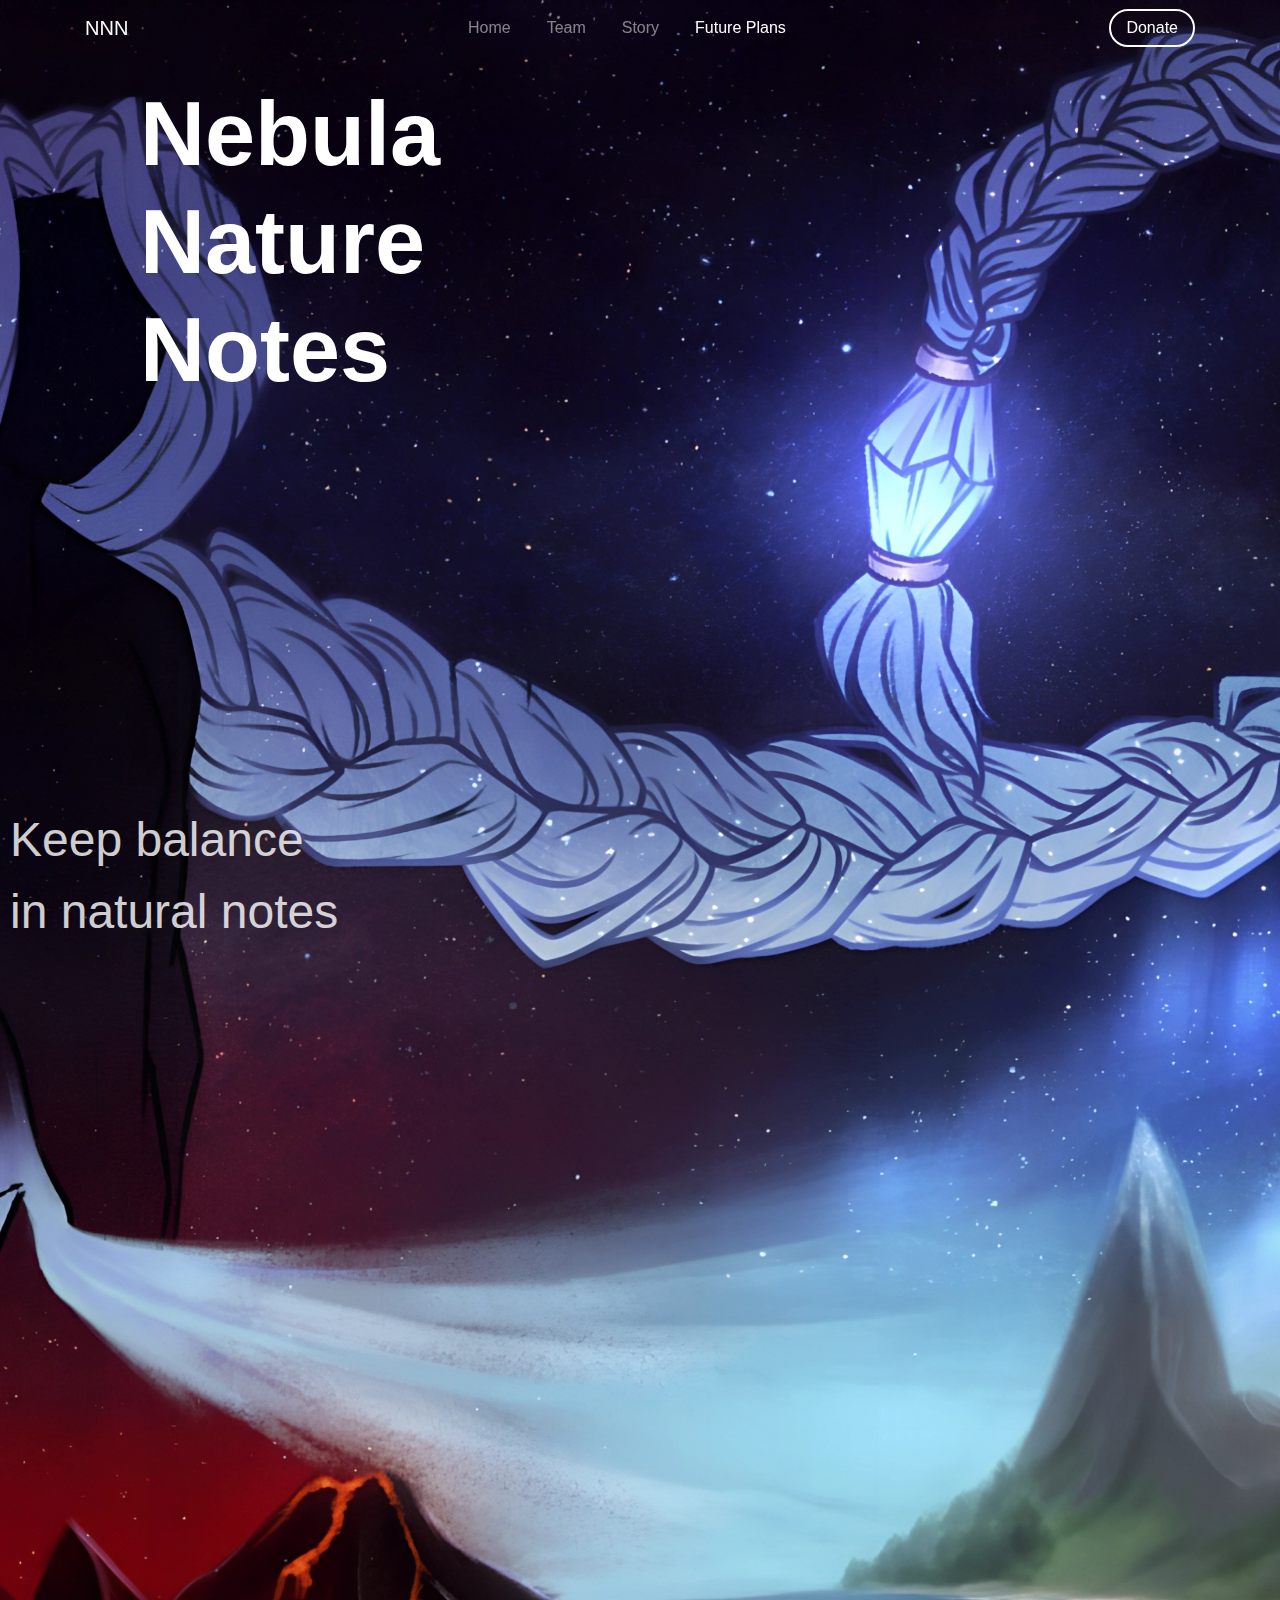
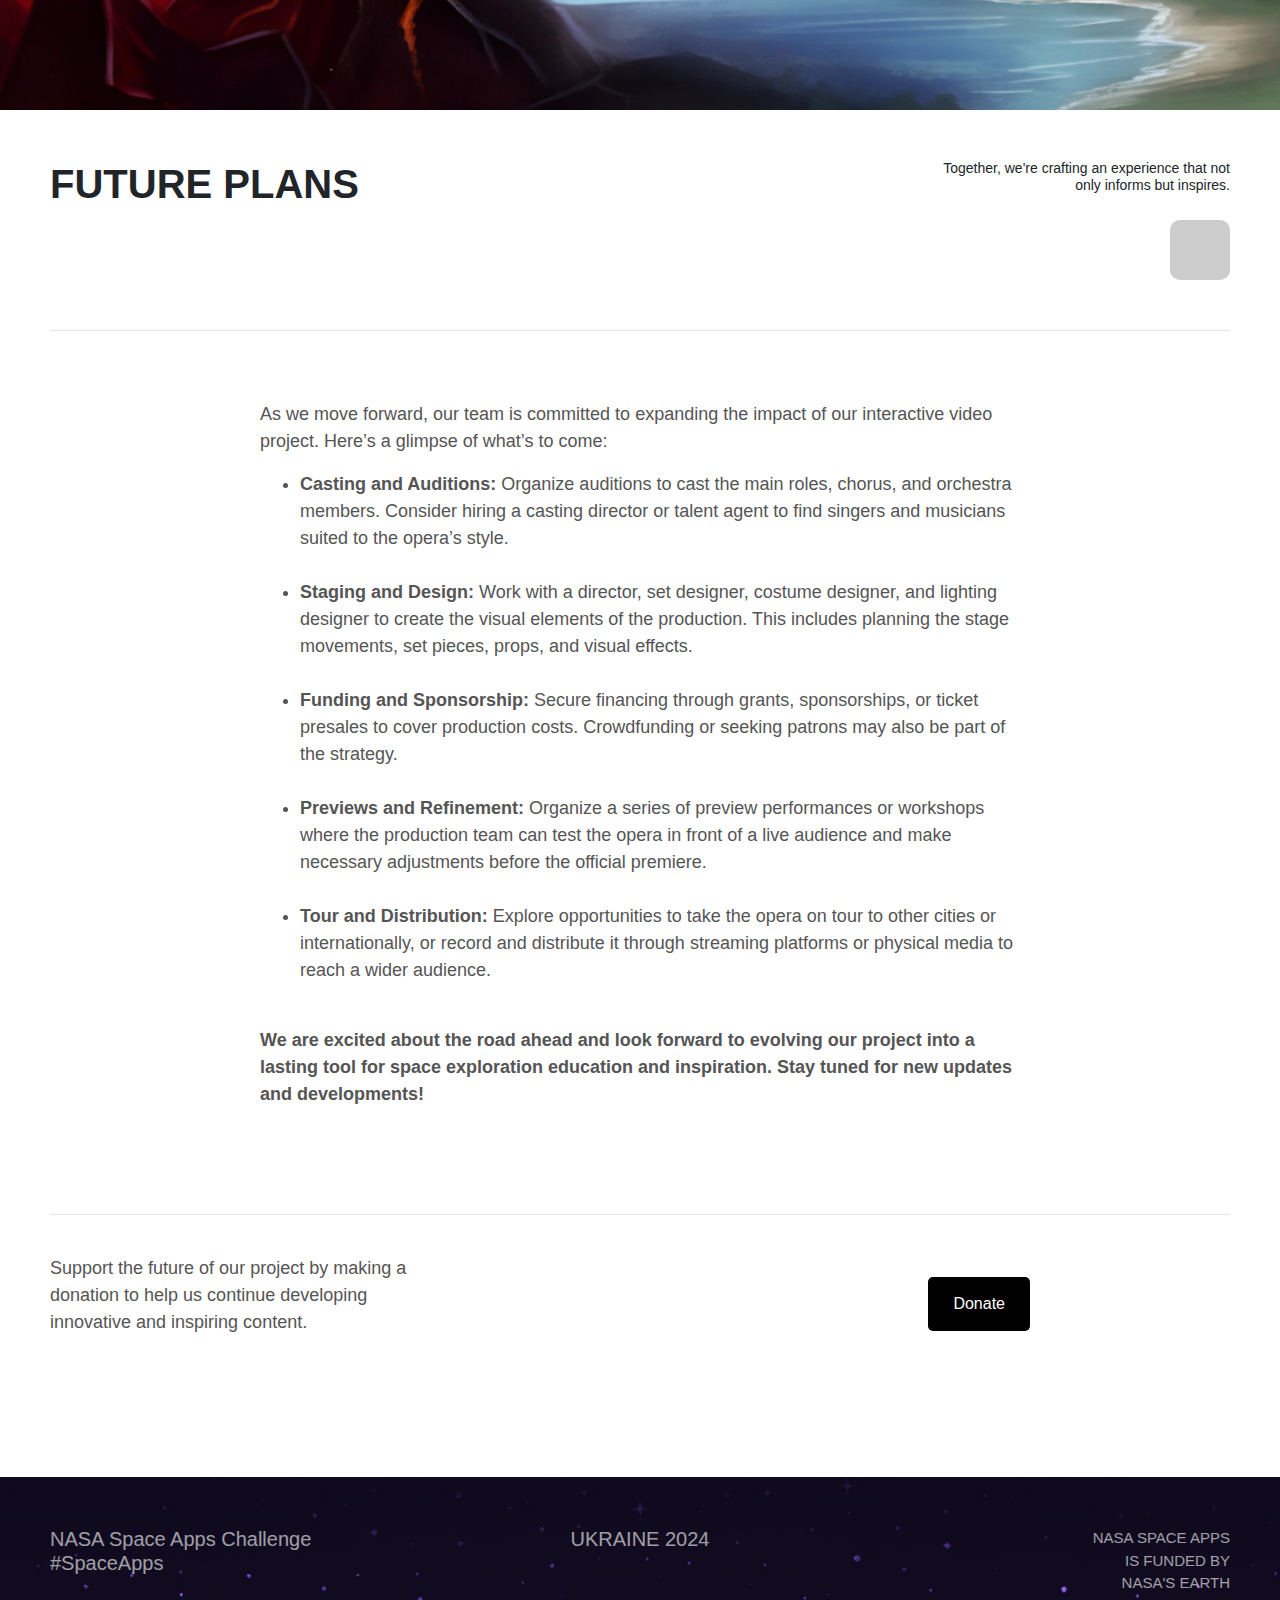
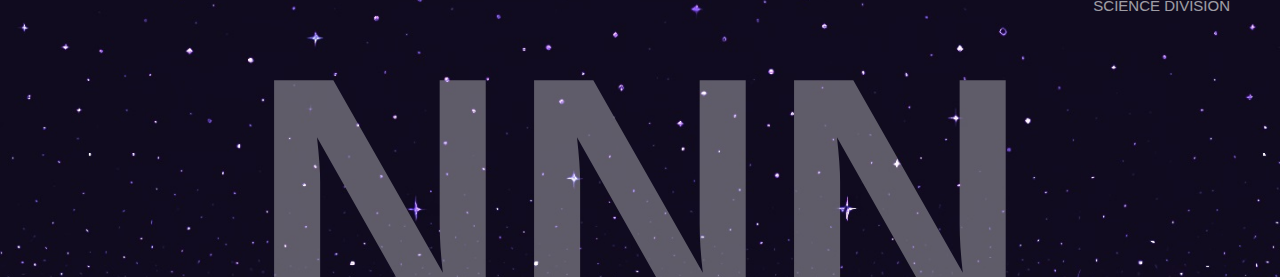
==== pages/future.html @ d762fb0a "add root files" ====
<!DOCTYPE html>
<html lang="en">
<head>
    <meta charset="UTF-8">
    <meta name="viewport" content="width=device-width, initial-scale=1.0">
    <meta http-equiv="X-UA-Compatible" content="ie=edge">
    <title>Story</title>
    <link href="https://stackpath.bootstrapcdn.com/bootstrap/4.5.2/css/bootstrap.min.css" rel="stylesheet">
    <link rel="stylesheet" href="../styles/style.css">
</head>
<body>

    <header class="navbar navbar-expand-lg navbar-dark fixed-top">
        <div class="container">
            <a class="navbar-brand" href="../index.html">NNN</a>
            <button class="navbar-toggler" type="button" data-toggle="collapse" data-target="#navbarNav" aria-controls="navbarNav" aria-expanded="false" aria-label="Toggle navigation">
                <span class="navbar-toggler-icon"></span>
            </button>
            <div class="collapse navbar-collapse">
                <ul class="navbar-nav mx-auto">
                    <li class="nav-item">
                        <a class="nav-link" href="../index.html">Home</a>
                    </li>
                    <li class="nav-item">
                        <a class="nav-link" href="team.html">Team</a>
                    </li>
                    <li class="nav-item">
                        <a class="nav-link" href="story.html">Story</a>
                    </li>
                    <li class="nav-item active">
                        <a class="nav-link" href="future.html">Future Plans</a>
                    </li>
                </ul>
                <button class="btn donate-button">Donate</button>
            </div>
        </div>
    </header>

    <section class="hero-section d-flex align-items-start justify-content-start">
        <div class="hero-content">
            <h1 class="hero-title" style="margin-left: 100px; margin-top: 40px;">Nebula<br> Nature <br>Notes</h1>
            <p class="hero-subtitle">Keep balance<br>in natural notes</p>
        </div>
    </section>

    <section class="story-section">
        <h2 class="story-title-left">FUTURE PLANS</h2>
        <h6 class="story-title-right">Together, we're crafting an experience that not<br> only informs but inspires.</h2>
    <div class="center-text-container">
        <div class="gray-square small" style="position: absolute; top: -40px; right: 0px;"></div>
    </div>        
    <hr style="margin-top: 70px;">
    
        <div class="text-block">
            <p>
                As we move forward, our team is committed to expanding the impact of our interactive video project. Here’s a glimpse of what’s to come:
            </p>
            <ul>
                <li><strong>Casting and Auditions:</strong> Organize auditions to cast the main roles, chorus, and orchestra members. Consider hiring a casting director or talent agent to find singers and musicians suited to the opera’s style.</li><br>
                <li><strong>Staging and Design:</strong> Work with a director, set designer, costume designer, and lighting designer to create the visual elements of the production. This includes planning the stage movements, set pieces, props, and visual effects.</li><br>
                <li><strong>Funding and Sponsorship:</strong> Secure financing through grants, sponsorships, or ticket presales to cover production costs. Crowdfunding or seeking patrons may also be part of the strategy.</li><br>
                <li><strong>Previews and Refinement:</strong> Organize a series of preview performances or workshops where the production team can test the opera in front of a live audience and make necessary adjustments before the official premiere.</li><br>
                <li><strong>Tour and Distribution:</strong> Explore opportunities to take the opera on tour to other cities or internationally, or record and distribute it through streaming platforms or physical media to reach a wider audience.</li><br>
            </ul>
    
            <p>
                <b>We are excited about the road ahead and look forward to evolving our project into a lasting tool for space exploration education and inspiration. Stay tuned for new updates and developments!</b>
            </p>
        </div>
    
        <hr style="margin-top: 70px;">
    
        <div class="donation-container">
            <p class="donation-text">Support the future of our project by making a<br>
                donation to help us continue developing<br>
                innovative and inspiring content.</p>
            <button class="btn donate-button-future">Donate</button>
        </div>
    </section>

    <section class="third-block">
        <div class="background-image">
            <h1 class="nnn-text"><b>NNN</b></h1>
            <div class="top-left">
                <h5>NASA Space Apps Challenge<br>#SpaceApps</h5>
            </div>
            <div class="top-center">
                <h5>UKRAINE 2024</h5>
            </div>
            <div class="top-right">
                <p>NASA SPACE APPS<br>IS FUNDED BY<br>NASA'S EARTH<br>SCIENCE DIVISION</p>
            </div>
        </div>
    </section>

    <script src="https://code.jquery.com/jquery-3.5.1.slim.min.js"></script>
    <script src="https://cdn.jsdelivr.net/npm/popper.js@1.16.1/dist/umd/popper.min.js"></script>
    <script src="https://stackpath.bootstrapcdn.com/bootstrap/4.5.2/js/bootstrap.min.js"></script>
</body>
</html>
---- styles/style.css ----
body, html {
    margin: 0;
    padding: 0;
    font-family: 'Arial', sans-serif;
    overflow-x: hidden;
}

.third-block {
    height: 400px;
    position: relative;
    margin-top: 75px;
    overflow: hidden;
}

.background-image {
    background-image: url('../images/child_background.jpg');
    background-size: cover;
    background-position: center;
    height: 100%;
    display: flex;
    justify-content: center;
    align-items: center;
    position: relative;
}

.nnn-text {
    font-size: 360px;
    color: white;
    text-align: center;
    position: absolute;
    opacity: 0.33;
    bottom: -150px;
}

.top-left {
    position: absolute;
    top: 50px;
    left: 50px;
    opacity: 0.6;
    color: white;
}

.top-center {
    font-size: 10px;
    position: absolute;
    top: 50px;
    left: 50%;
    opacity: 0.6;
    transform: translateX(-50%);
    color: white; 
}

.top-right {
    font-size: 15px;
    text-align: right;
    position: absolute;
    top: 50px;
    opacity: 0.6;
    right: 50px;
    color: white; 
}

.empty-section {
    height: 400px;
    background-color: #ffffff;
    margin-top: 20px;
    padding: 20px;
}

.eco-opera-title {
    font-size: 45px;
    margin: 0;
}

.eco-opera-description {
    font-size: 22px;
    line-height: 1.5;
}

header {
    padding: 20px 0;
    transition: background 0.5s;
}

.nav-link {
    color: #ffffff;
    margin: 0 10px;
}

.donate-button {
    background-color: transparent;
    border: 2px solid #ffffff;
    color: #ffffff;
    padding: 5px 15px;
    border-radius: 20px;
    transition: background-color 0.3s ease, color 0.3s ease;
}

.donate-button:hover {
    background-color: #ffffff;
    color: #1c1e24;
}

.hero-section {
    height: 190vh;
    width: 100%;
    background-image: url('../images/main_background.jpg');
    background-size: cover;
    background-position: center;
    background-repeat: no-repeat;
    position: relative;
}

.hero-content {
    text-align: left;
    color: #ffffff;
    padding: 40px;
    border-radius: 8px;
}

.hero-title {
    font-size: 90px;
    font-weight: bold;
    margin: 0;
}

.hero-subtitle {
    margin-left: -30px;
    font-size: 48px;
    margin-top: 400px;
    opacity: 0.80;
}

@media (max-width: 768px) {
    .hero-title {
        font-size: 40px;
    }
    .eco-opera-title {
        font-size: 24px;
    }
}

@media (max-width: 576px) {
    .hero-title {
        font-size: 30px;
    }
    .eco-opera-title {
        font-size: 20px;
    }
}



body {
    font-family: Arial, sans-serif;
}

.team-section {
    text-align: center;
    padding: 50px;
    background-color: #f4f4f4;
}

.team-section h2 {
    font-size: 2.5rem;
    margin-bottom: 20px;
}

.team-section p {
    font-size: 1.2rem;
    margin-bottom: 50px;
    color: #333;
}

.text-container {
    display: flex;
    justify-content: space-between;
    margin-bottom: 40px;
    padding: 0 20px;
}

.text-left {
    width: 45%;
    text-align: left;
    font-size: 1.1rem;
    color: #555;
}

.text-right {
    width: 45%;
    text-align: right;
    font-size: 1.1rem;
    color: #555;
}

.team-section {
    text-align: center;
    padding: 50px;
    background-color: #f4f4f4;
}

.team-grid {
    display: grid;
    grid-template-columns: repeat(3, 1fr);
    grid-template-rows: repeat(2, auto);
    grid-gap: 30px;
    justify-items: center;
    align-items: start;
}

.team-member {
    text-align: center;
}

.member-card {
    background-color: #ffffff;
    border-radius: 10px;
    overflow: hidden;
    box-shadow: 0 4px 8px rgba(0, 0, 0, 0.1);
    position: relative;
}

.member-photo {
    width: 100%;
    height: 300px;
    object-fit: cover;
}

.position {
    position: absolute;
    top: 10px;
    left: 10px;
    font-size: 1.1rem;
    color: #ffffff;
    background-color: rgba(0, 0, 0, 0.6);
    padding: 5px 10px;
    border-radius: 5px;
}

.name {
    font-size: 1rem;
    color: #333;
    margin-top: 10px;
}

.story-section {
    padding: 50px;
    position: relative;
    text-align: center;
}

.story-title {
    position: absolute;
    top: 50px;
    left: 50px;
    font-size: 2.5rem;
    font-weight: bold;
}

.story-title-left {
    position: absolute;
    top: 50px;
    left: 50px;
    font-size: 2.5rem;
    font-weight: bold;
}

.story-title-right {
    text-align: right;
    position: absolute;
    top: 50px;
    right: 50px;
    font-size: 14px;
}

.center-text-container {
    display: flex;
    align-items: center;
    justify-content: center;
    position: relative;
    margin-top: 100px;
}

.center-text {
    font-size: 3rem;
    text-transform: uppercase;
    margin: 0 20px;
    line-height: 1.5;
    color: gray;
}

.gray-square {
    background-color: #cccccc;
    margin: 0 0px;
}

.small {
    width: 60px;
    height: 60px;
    border-radius: 10px;
}

.medium {
    width: 90px;
    height: 90px;
    border-radius: 10px;
}

.large {
    width: 120px;
    height: 120px;
    border-radius: 10px;
}

.empty-cards-container {
    display: grid;
    grid-template-columns: repeat(2, 1fr);
    grid-gap: 40px;
    justify-items: center;
    margin-top: 50px;
}

.card-wrapper {
    text-align: center;
}

.empty-card {
    width: 350px;
    height: 200px;
    background-color: #f4f4f4;
    border: 2px solid #ccc;
    box-shadow: 0 4px 6px rgba(0, 0, 0, 0.1);
    border-radius: 10px;
    margin-left: 50px;
}

.card-caption {
    text-align: left;
    margin-top: 10px;
    font-size: 15px;
    color: #555;
}

.center-left-text {
    max-width: 800px; 
    margin: 0 auto; 
    text-align: left; 
    font-size: 24px;
    color: #555;
    line-height: 1.5; 
}

.text-block {
    max-width: 800px; 
    margin: 50px auto;
    text-align: left; 
    font-size: 18px; 
    color: #555; 
    line-height: 1.5;
    padding: 20px; 
}

.donation-container {
    display: flex; 
    justify-content: space-between; 
    align-items: center; 
    margin-top: 40px;
}

.donation-text {
    text-align: left;
    font-size: 18px; 
    color: #555;
    max-width: 70%;
}

.donate-button-future {
    margin-right: 200px;
    background-color: black; 
    color: white; 
    padding: 15px 25px;
    border: none;
    border-radius: 5px;
    transition: background-color 0.3s ease;
}

.donate-button-future:hover {
    background-color: #333;
}

.scrollable-video-section {
    display: flex;
    overflow-x: auto;
    gap: 20px;
    padding: 20px 0;
}

.video-placeholder {
    flex: 0 0 300px; /* Ширина каждой ячейки 300px */
    height: 200px;
    background-color: #ccc;
    border: 2px solid #aaa;
    border-radius: 10px;
    box-shadow: 0 4px 6px rgba(0, 0, 0, 0.1);
}

.scrollable-video-section::-webkit-scrollbar {
    height: 10px;
}

.scrollable-video-section::-webkit-scrollbar-thumb {
    background-color: #888;
    border-radius: 10px;
}

.scrollable-video-section::-webkit-scrollbar-track {
    background-color: #f4f4f4;
}
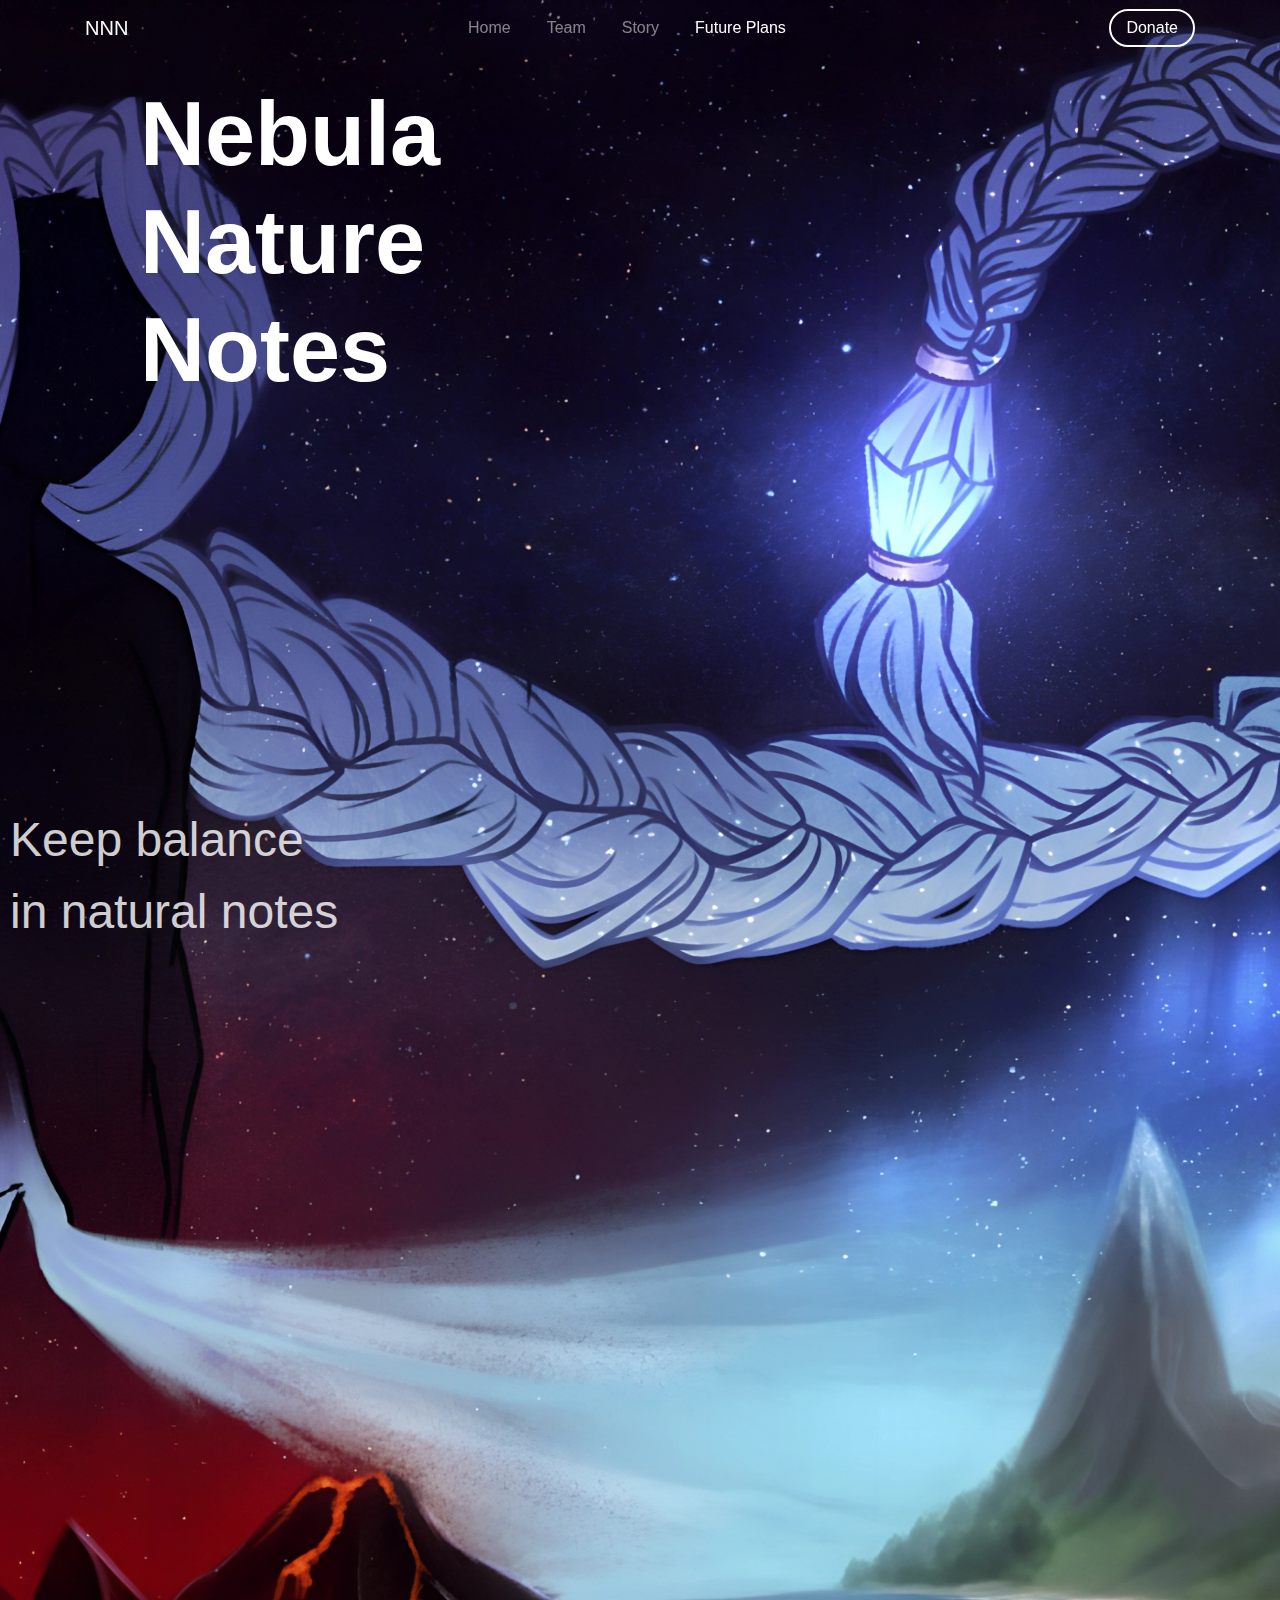
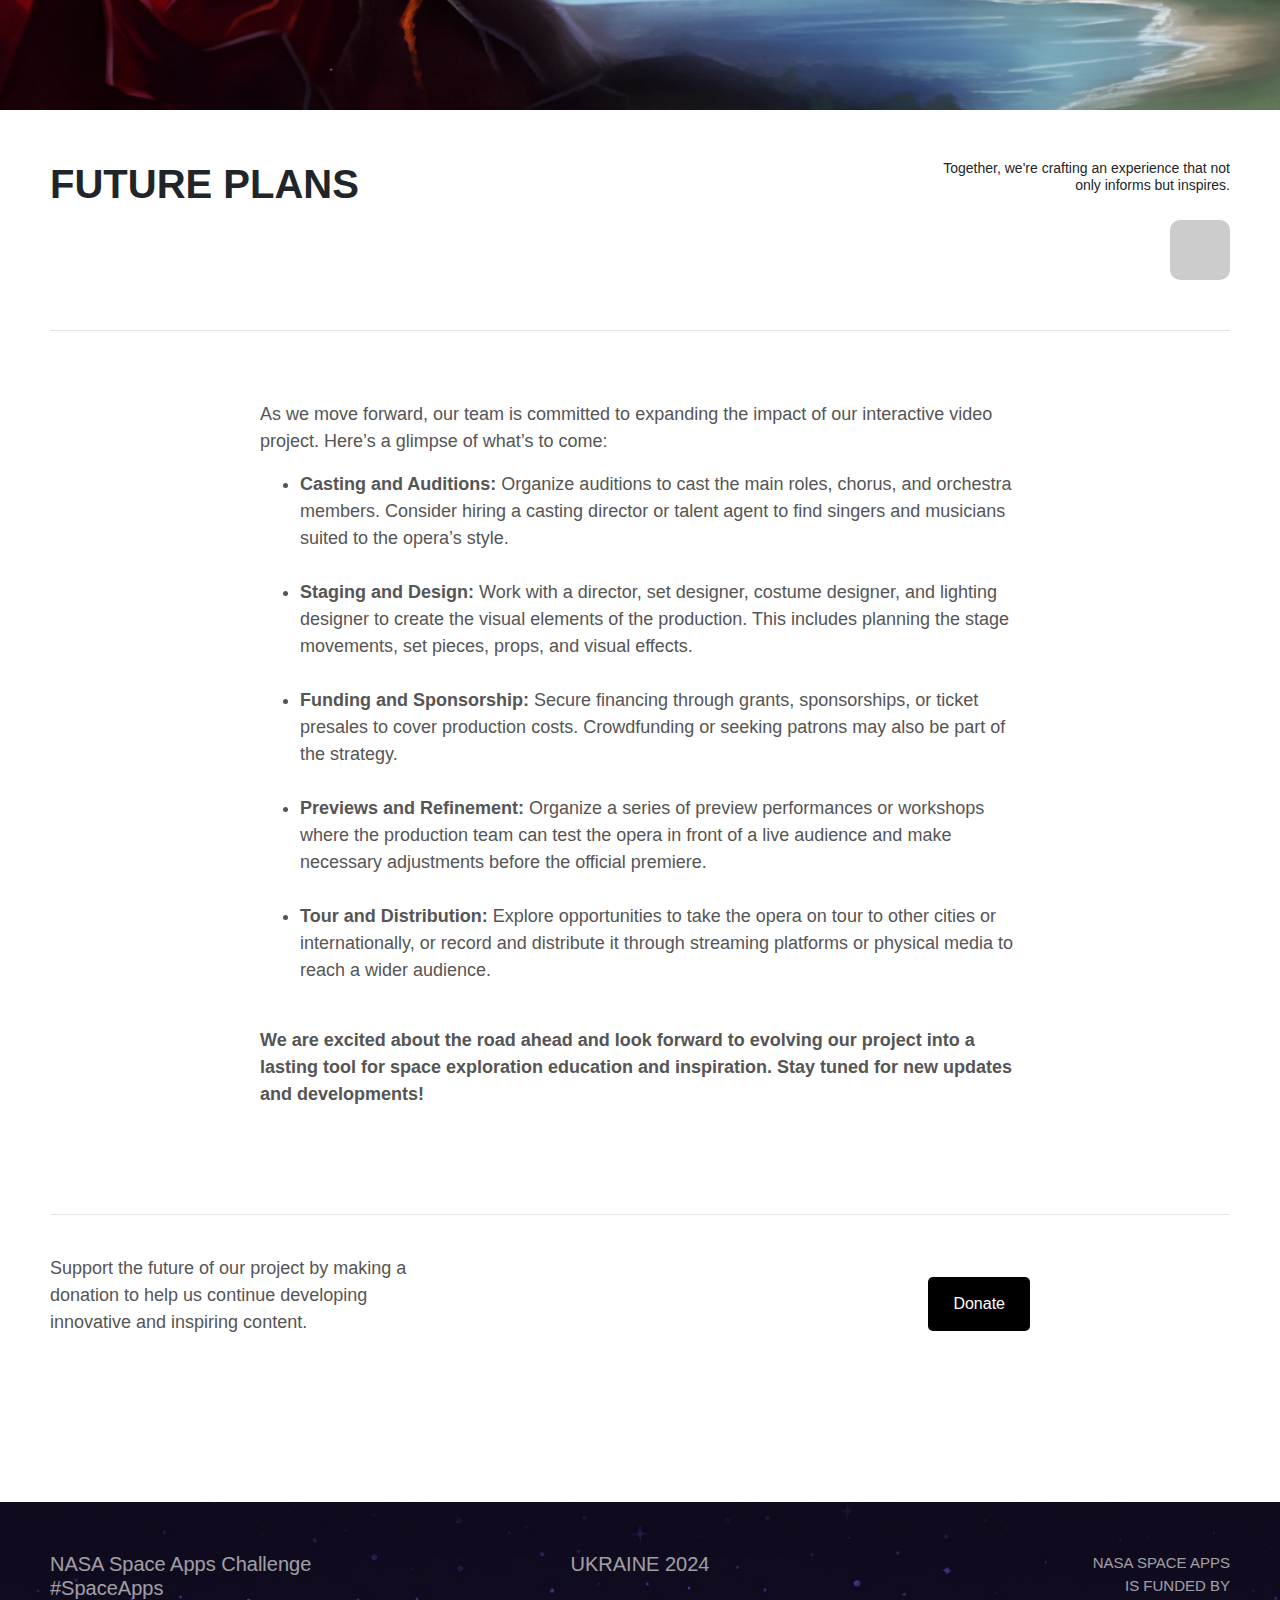
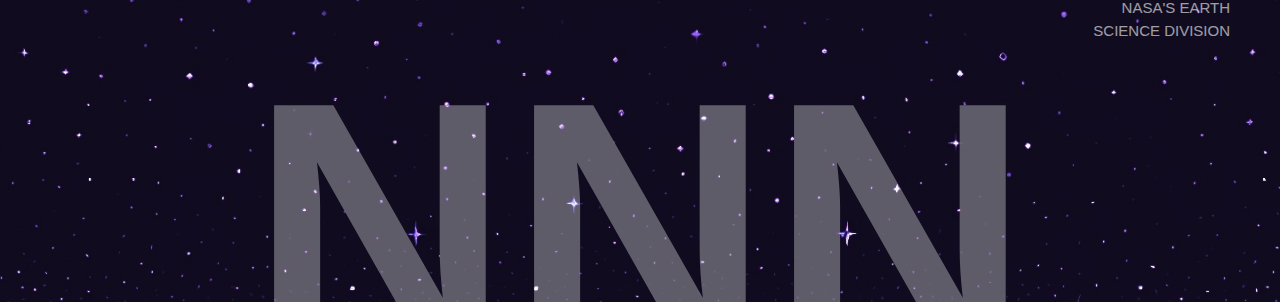
==== commit 636a82fb: "add main video on main page" ====
--- a/pages/future.html
+++ b/pages/future.html
@@ -4,7 +4,7 @@
     <meta charset="UTF-8">
     <meta name="viewport" content="width=device-width, initial-scale=1.0">
     <meta http-equiv="X-UA-Compatible" content="ie=edge">
-    <title>Story</title>
+    <title>Future</title>
     <link href="https://stackpath.bootstrapcdn.com/bootstrap/4.5.2/css/bootstrap.min.css" rel="stylesheet">
     <link rel="stylesheet" href="../styles/style.css">
 </head>
--- a/styles/style.css
+++ b/styles/style.css
@@ -8,7 +8,7 @@
 .third-block {
     height: 400px;
     position: relative;
-    margin-top: 75px;
+    margin-top: 100px;
     overflow: hidden;
 }
 
@@ -72,8 +72,16 @@
     margin: 0;
 }
 
+
+.video-container {
+    display: flex;
+    justify-content: center;
+    align-items: center;
+    margin-top: 50px;
+}
+
 .eco-opera-description {
-    font-size: 22px;
+    font-size: 15px;
     line-height: 1.5;
 }
 
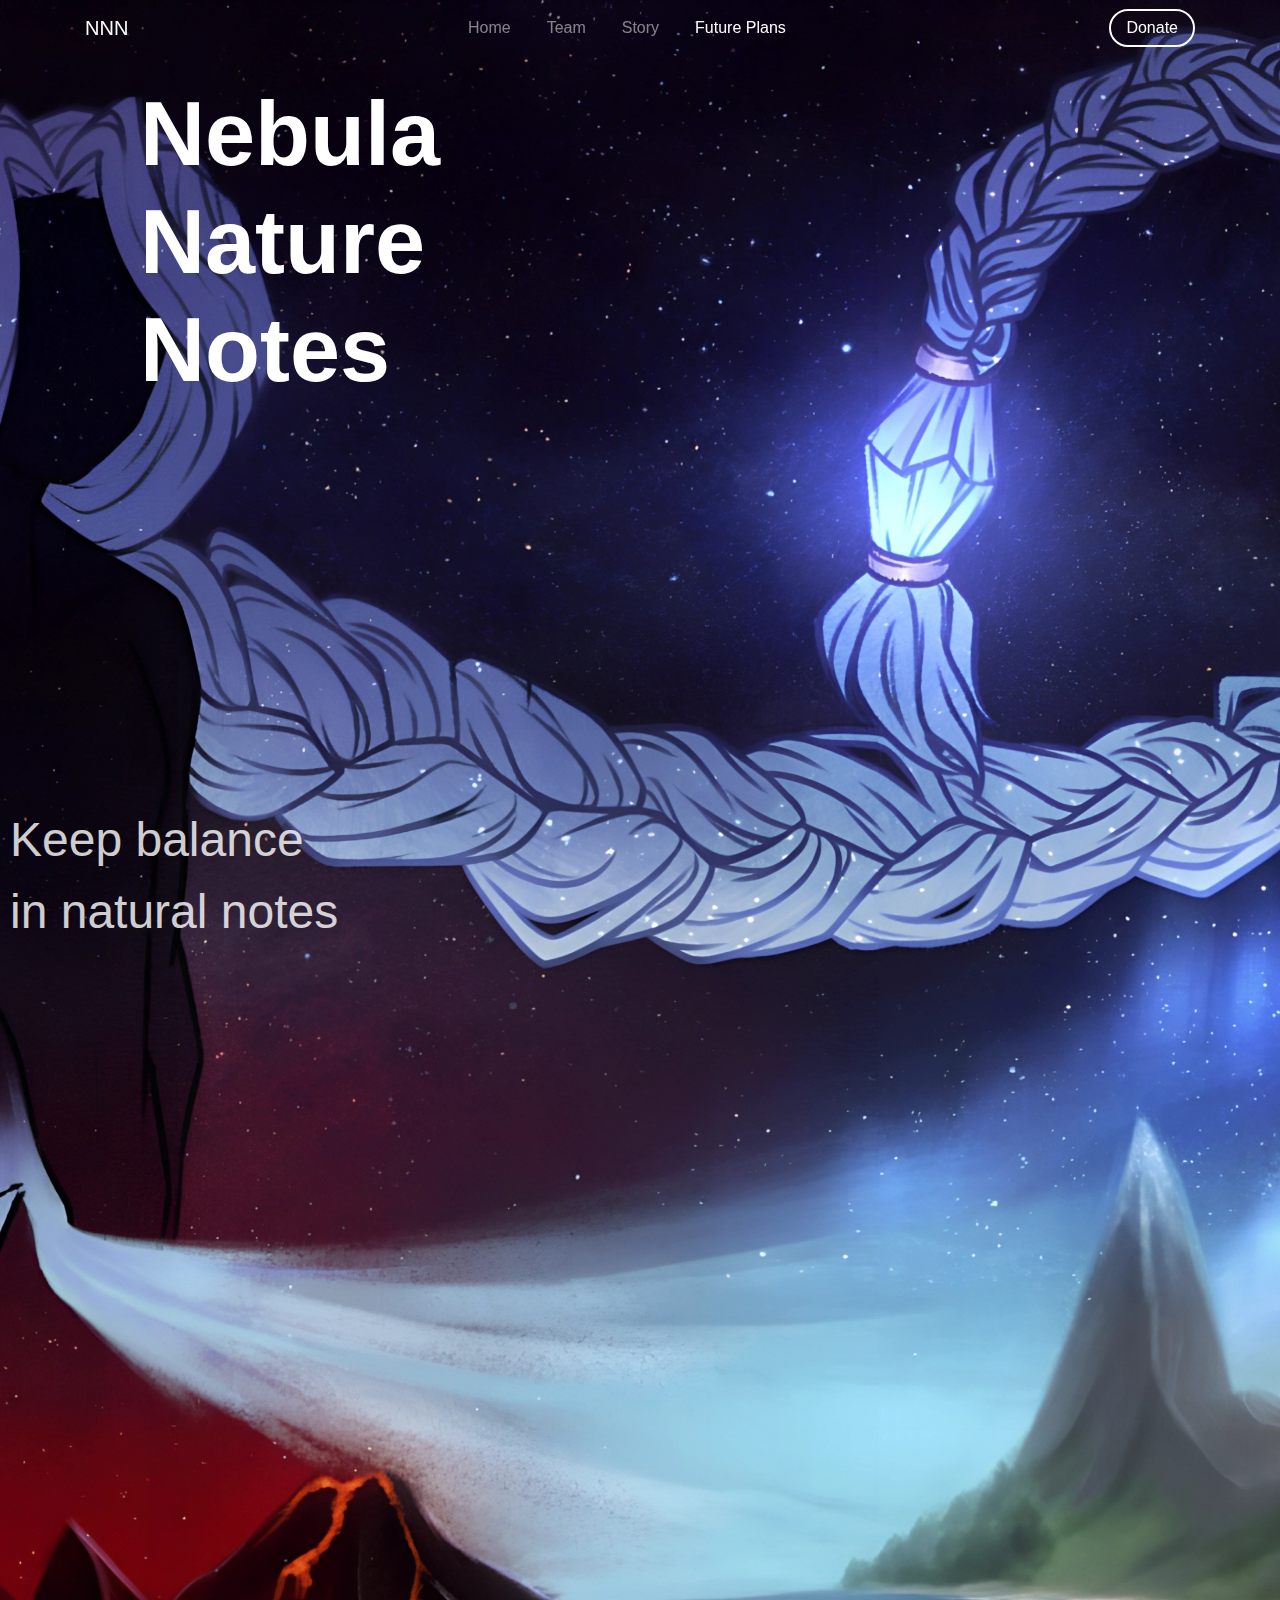
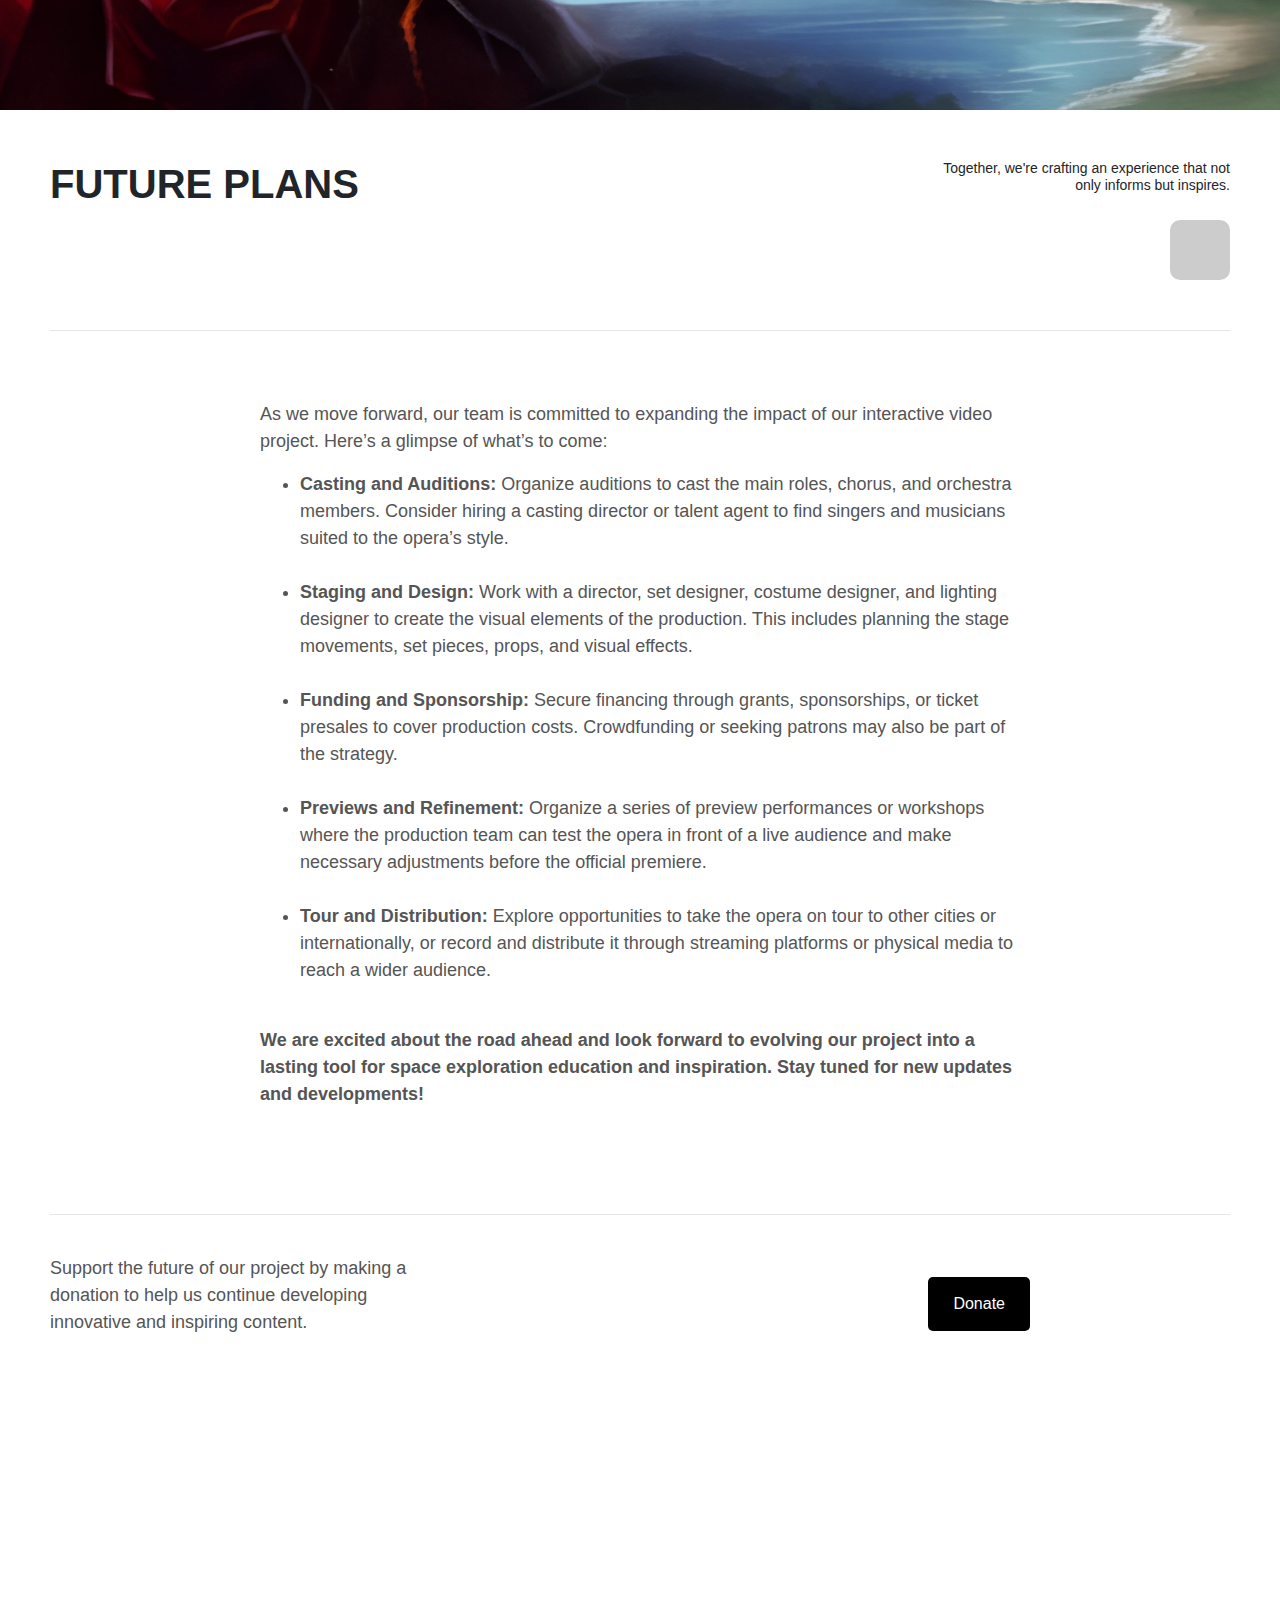
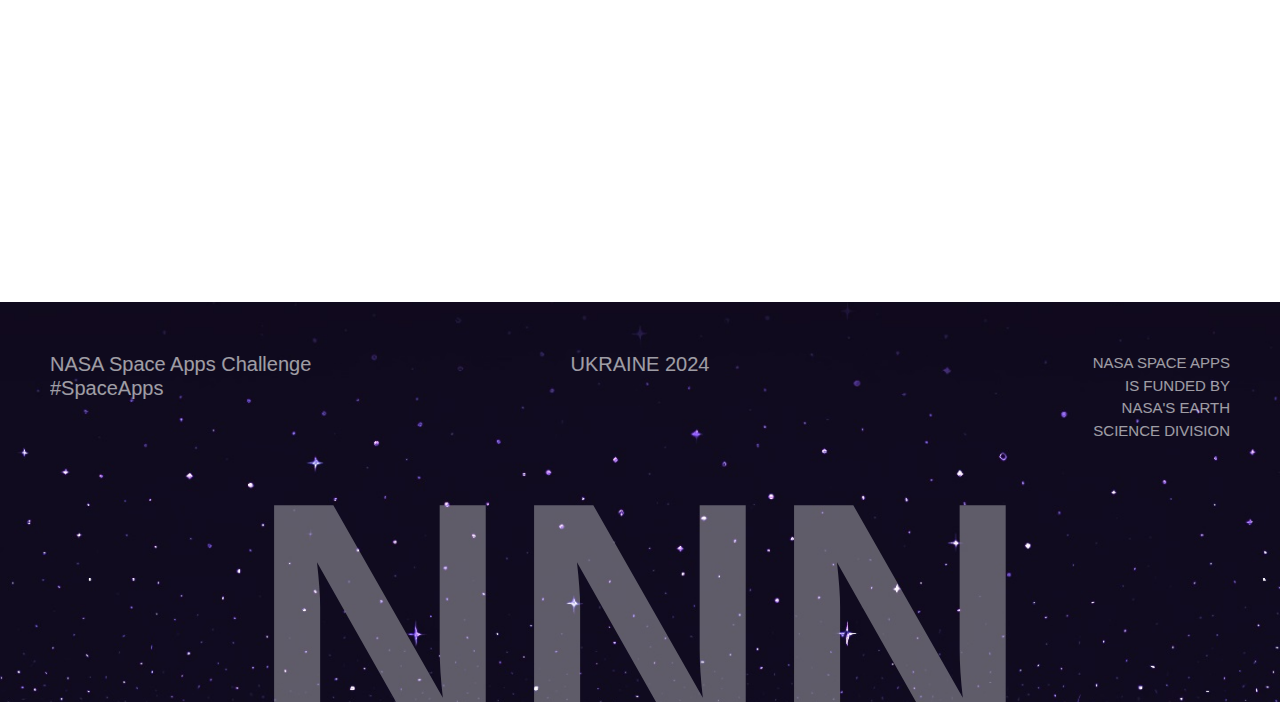
==== commit f0e0b826: "update styles" ====
--- a/pages/future.html
+++ b/pages/future.html
@@ -16,7 +16,7 @@
             <button class="navbar-toggler" type="button" data-toggle="collapse" data-target="#navbarNav" aria-controls="navbarNav" aria-expanded="false" aria-label="Toggle navigation">
                 <span class="navbar-toggler-icon"></span>
             </button>
-            <div class="collapse navbar-collapse">
+            <div class="collapse navbar-collapse" id="navbarNav">
                 <ul class="navbar-nav mx-auto">
                     <li class="nav-item">
                         <a class="nav-link" href="../index.html">Home</a>
--- a/styles/style.css
+++ b/styles/style.css
@@ -8,7 +8,7 @@
 .third-block {
     height: 400px;
     position: relative;
-    margin-top: 100px;
+    margin-top: 500px;
     overflow: hidden;
 }
 
@@ -146,7 +146,10 @@
     .eco-opera-title {
         font-size: 24px;
     }
-}
+    
+}
+
+
 
 @media (max-width: 576px) {
     .hero-title {
@@ -155,9 +158,33 @@
     .eco-opera-title {
         font-size: 20px;
     }
-}
-
-
+    .top-left h5, .top-center h5, .top-right p {
+        font-size: 8px; /* Уменьшаем размер шрифта */
+        line-height: 1.4; /* Увеличиваем межстрочный интервал */
+    }
+
+    .top-left, .top-center, .top-right {
+        padding: 1px; /* Добавляем отступы вокруг текста */
+    }
+
+    .top-left h5 {
+        margin-bottom: 5px; /* Добавляем пространство между строками */
+    }
+
+    .top-right p {
+        margin-top: 5px; /* Добавляем отступ сверху */
+    }
+
+    .nnn-text {
+        font-size: 180px; /* Уменьшаем размер главного текста NNN */
+        bottom: -100px; /* Поднимаем текст, чтобы он не вылезал за экран */
+    }
+    .third-block{
+        height: 200px;
+        margin-top: 800px;
+    }
+    
+}
 
 body {
     font-family: Arial, sans-serif;
